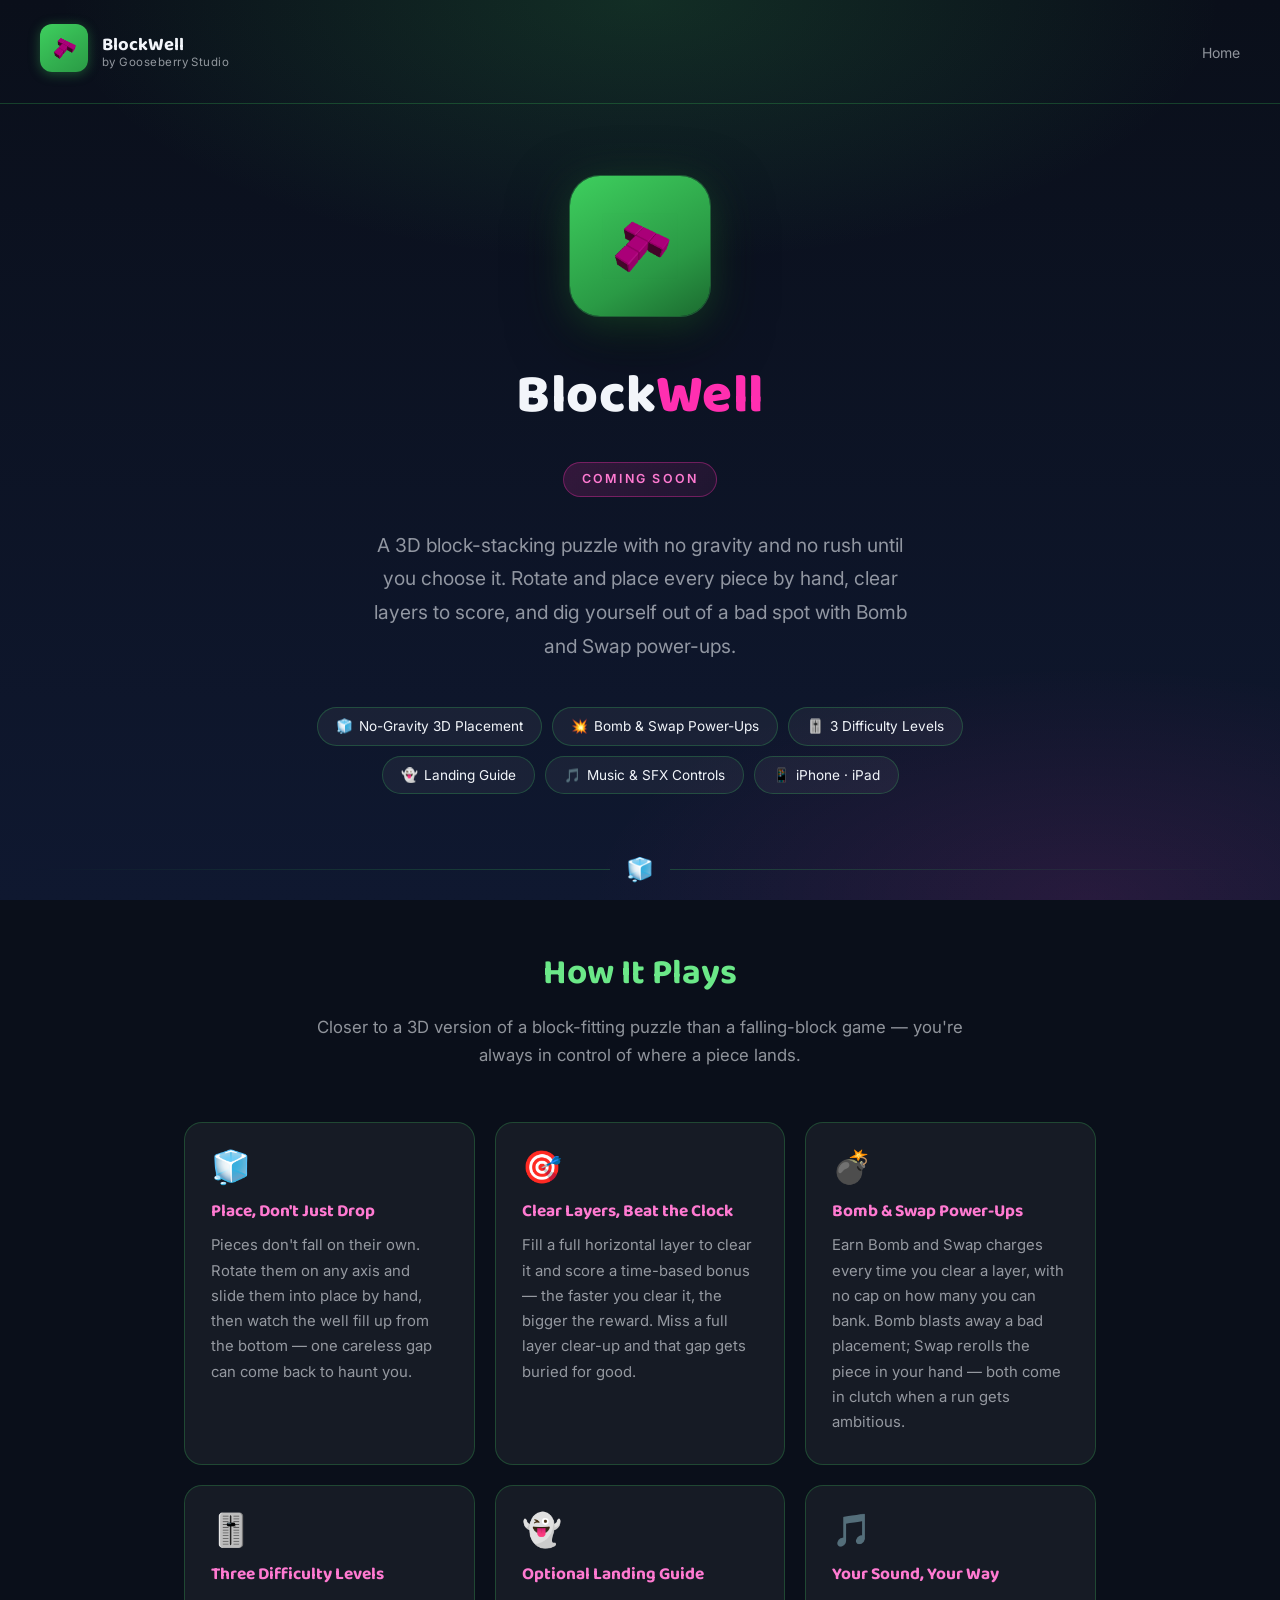
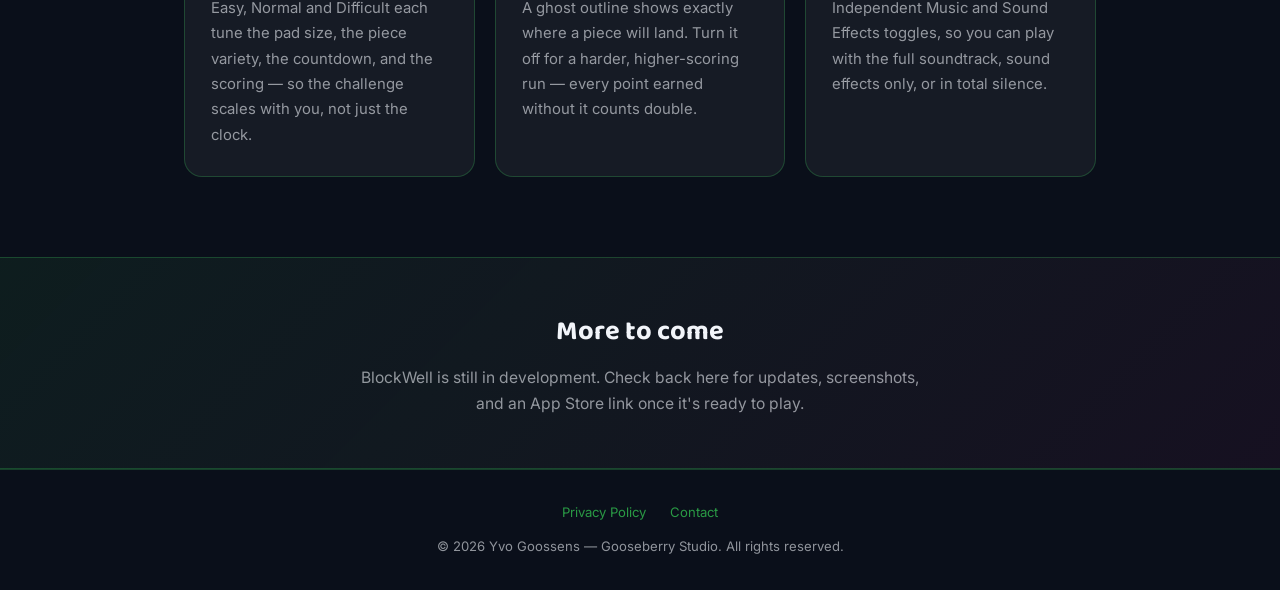
==== blockwell/index.html @ 0692831c "Add files via upload" ====
<!--
  BlockWell — Coming Soon page
  gooseberrystudio.com/blockwell/

  STAGING NOTE (remove this comment when going live):
  - This page is NOT linked from anywhere on the live site yet (not from
    4 Winds Mahjong's page, and there is no studio hub page yet either).
    It is only reachable by typing this exact URL, so it's safe to build
    out gradually without it being "live" in any real sense.
  - <meta name="robots" content="noindex, nofollow"> below keeps search
    engines from indexing it while it's unfinished - this mirrors exactly
    how the 4 Winds Mahjong page itself started (see website/DEPLOY.md,
    "Going live" section) before its own App Store launch.
  - When BlockWell is ready to announce:
      1. Remove the noindex meta tag below.
      2. Replace the "Coming Soon" badge + missing App Store button with
         the real App Store link/badge (same pattern as the 4 Winds page).
      3. Add real screenshots to images/ and reference them here.
      4. Link this page from somewhere on the live site (e.g. a small
         "More from Gooseberry Studio" line on the 4 Winds page, or a
         proper studio hub page once there are 2+ live apps).
  - The placeholder icon art below (images/app-icon-piece.png) is a raw
    render pulled from the Xcode project, not the finished polished app
    icon - swap in the real exported icon PNG when available.
-->
<!DOCTYPE html>
<html lang="en">
<head>
  <meta charset="UTF-8" />
  <meta name="viewport" content="width=device-width, initial-scale=1.0" />
  <title>BlockWell — Gooseberry Studio</title>
  <meta name="description" content="BlockWell — a 3D block-stacking puzzle game for iPhone and iPad. No gravity, no rush until you choose it: rotate and place polycube pieces by hand, clear layers, and use Bomb and Swap power-ups to dig out of a bad spot." />

  <!-- Keep this page out of search results until it's ready to announce -->
  <meta name="robots" content="noindex, nofollow" />

  <!-- Open Graph -->
  <meta property="og:title"       content="BlockWell" />
  <meta property="og:description" content="A 3D block-stacking puzzle game. No gravity - you place every piece by hand. Clear layers, dig out of trouble with Bomb and Swap power-ups, and push your score as far as it'll go." />
  <meta property="og:image"       content="https://gooseberrystudio.com/blockwell/images/app-icon-piece.png" />
  <meta property="og:url"         content="https://gooseberrystudio.com/blockwell/" />
  <meta property="og:type"        content="website" />

  <link rel="icon" type="image/png" href="images/app-icon-piece.png" />
  <link rel="stylesheet" href="css/style.css" />
</head>
<body>

  <!-- ── Header ────────────────────────────────────────────── -->
  <header class="site-header">
    <a href="index.html">
      <img src="images/app-icon-piece.png" alt="BlockWell logo" class="logo" />
    </a>
    <div class="brand">
      <span class="brand-en">BlockWell</span>
      <span class="brand-tag">by Gooseberry Studio</span>
    </div>
    <nav>
      <a href="index.html">Home</a>
    </nav>
  </header>

  <!-- ── Hero ─────────────────────────────────────────────── -->
  <main>
    <section class="hero">

      <div class="hero-icon">
        <img src="images/app-icon-piece.png" alt="BlockWell piece" />
      </div>

      <h1 class="hero-en">Block<span class="accent">Well</span></h1>

      <span class="badge-coming-soon">Coming Soon</span>

      <p class="hero-tagline">
        A 3D block-stacking puzzle with no gravity and no rush until you
        choose it. Rotate and place every piece by hand, clear layers to
        score, and dig yourself out of a bad spot with Bomb and Swap
        power-ups.
      </p>

      <div class="feature-pills">
        <div class="pill"><span>🧊</span>No-Gravity 3D Placement</div>
        <div class="pill"><span>💥</span>Bomb &amp; Swap Power-Ups</div>
        <div class="pill"><span>🎚️</span>3 Difficulty Levels</div>
        <div class="pill"><span>👻</span>Landing Guide</div>
        <div class="pill"><span>🎵</span>Music &amp; SFX Controls</div>
        <div class="pill"><span>📱</span>iPhone · iPad</div>
      </div>

    </section>

    <!-- ── Divider ───────────────────────────────────────────── -->
    <div class="section-divider">
      <span class="divider-tile">🧊</span>
    </div>

    <!-- ── Feature cards ─────────────────────────────────────── -->
    <section class="features" id="features">
      <h2 class="section-heading">How It Plays</h2>
      <p class="section-sub">
        Closer to a 3D version of a block-fitting puzzle than a falling-block
        game — you're always in control of where a piece lands.
      </p>

      <div class="cards-grid">

        <div class="card">
          <div class="card-icon">🧊</div>
          <div class="card-body">
            <h3>Place, Don't Just Drop</h3>
            <p>
              Pieces don't fall on their own. Rotate them on any axis and
              slide them into place by hand, then watch the well fill up
              from the bottom — one careless gap can come back to haunt you.
            </p>
          </div>
        </div>

        <div class="card">
          <div class="card-icon">🎯</div>
          <div class="card-body">
            <h3>Clear Layers, Beat the Clock</h3>
            <p>
              Fill a full horizontal layer to clear it and score a
              time-based bonus — the faster you clear it, the bigger the
              reward. Miss a full layer clear-up and that gap gets buried
              for good.
            </p>
          </div>
        </div>

        <div class="card">
          <div class="card-icon">💣</div>
          <div class="card-body">
            <h3>Bomb &amp; Swap Power-Ups</h3>
            <p>
              Earn Bomb and Swap charges every time you clear a layer, with
              no cap on how many you can bank. Bomb blasts away a bad
              placement; Swap rerolls the piece in your hand — both come in
              clutch when a run gets ambitious.
            </p>
          </div>
        </div>

        <div class="card">
          <div class="card-icon">🎚️</div>
          <div class="card-body">
            <h3>Three Difficulty Levels</h3>
            <p>
              Easy, Normal and Difficult each tune the pad size, the piece
              variety, the countdown, and the scoring — so the challenge
              scales with you, not just the clock.
            </p>
          </div>
        </div>

        <div class="card">
          <div class="card-icon">👻</div>
          <div class="card-body">
            <h3>Optional Landing Guide</h3>
            <p>
              A ghost outline shows exactly where a piece will land.
              Turn it off for a harder, higher-scoring run — every point
              earned without it counts double.
            </p>
          </div>
        </div>

        <div class="card">
          <div class="card-icon">🎵</div>
          <div class="card-body">
            <h3>Your Sound, Your Way</h3>
            <p>
              Independent Music and Sound Effects toggles, so you can play
              with the full soundtrack, sound effects only, or in total
              silence.
            </p>
          </div>
        </div>

      </div>
    </section>

    <!-- ── Notify band ────────────────────────────────────────── -->
    <section class="notify-band">
      <div class="notify-band-inner">
        <h2>More to come</h2>
        <p>
          BlockWell is still in development. Check back here for updates,
          screenshots, and an App Store link once it's ready to play.
        </p>
      </div>
    </section>

  </main>

  <!-- ── Footer ───────────────────────────────────────────────── -->
  <footer class="site-footer">
    <div class="footer-links">
      <a href="privacy.html">Privacy Policy</a>
      <a href="mailto:yvogoossens@gmail.com">Contact</a>
    </div>
    <p>&copy; 2026 Yvo Goossens &mdash; Gooseberry Studio. All rights reserved.</p>
  </footer>

</body>
</html>
---- blockwell/css/style.css ----
/* ============================================================
   BlockWell — Stylesheet
   gooseberrystudio.com/blockwell/

   Deliberately independent from the 4 Winds Mahjong stylesheet
   (../../css/style.css) - different game, different palette, and
   keeping it separate means tweaking this file can never affect
   the live Mahjong page.
   ============================================================ */

/* --- Google Fonts --- */
@import url('https://fonts.googleapis.com/css2?family=Baloo+2:wght@500;700;800&family=Inter:wght@300;400;500;600&display=swap');

/* --- Reset & base --- */
*, *::before, *::after { box-sizing: border-box; margin: 0; padding: 0; }

:root {
  --bg:          #0a0f1a;
  --bg2:         #0f1830;
  --green:       #3ecf5e;
  --green-light: #6be888;
  --green-dim:   #2a9a45;
  --pink:        #ff2fb0;
  --pink-light:  #ff7ad1;
  --white:       #f2f5fa;
  --muted:       rgba(242,245,250,0.58);
  --card:        rgba(255,255,255,0.05);
  --card-hover:  rgba(255,255,255,0.09);
  --border:      rgba(62,207,94,0.25);
  --border-hover:rgba(62,207,94,0.5);
  --radius:      18px;
}

html { scroll-behavior: smooth; }

body {
  font-family: 'Inter', system-ui, sans-serif;
  background: var(--bg);
  color: var(--white);
  min-height: 100vh;
  line-height: 1.65;
  -webkit-font-smoothing: antialiased;
}

a { color: var(--green-light); text-decoration: none; }
a:hover { color: var(--pink-light); text-decoration: underline; }

/* --- Ambient backdrop: a soft radial glow, no photo --- */
body::before {
  content: '';
  position: fixed;
  inset: 0;
  background:
    radial-gradient(ellipse 70% 45% at 50% 0%, rgba(62,207,94,0.16) 0%, transparent 65%),
    radial-gradient(ellipse 60% 40% at 85% 100%, rgba(255,47,176,0.10) 0%, transparent 65%),
    linear-gradient(to bottom, var(--bg) 0%, var(--bg2) 100%);
  pointer-events: none;
  z-index: 0;
}

/* ============================================================
   SHARED HEADER
   ============================================================ */
.site-header {
  display: flex;
  align-items: center;
  gap: 14px;
  padding: 24px 40px;
  position: relative;
  z-index: 10;
  border-bottom: 1px solid var(--border);
}
.site-header .logo {
  width: 48px; height: 48px;
  border-radius: 12px; object-fit: cover;
  background: linear-gradient(145deg, var(--green) 0%, var(--green-dim) 100%);
  padding: 6px;
  box-shadow: 0 2px 12px rgba(62,207,94,0.35);
}
.site-header .brand { display: flex; flex-direction: column; line-height: 1.15; }
.site-header .brand-en {
  font-family: 'Baloo 2', cursive;
  font-size: 1.15rem; color: var(--white); font-weight: 700;
}
.site-header .brand-tag {
  font-size: 0.72rem; color: var(--muted); letter-spacing: 0.04em;
}
.site-header nav { margin-left: auto; }
.site-header nav a { font-size: 0.875rem; color: var(--muted); margin-left: 28px; }
.site-header nav a:hover { color: var(--white); text-decoration: none; }

/* ============================================================
   SHARED FOOTER
   ============================================================ */
.site-footer {
  position: relative; z-index: 10;
  text-align: center;
  padding: 32px 40px;
  border-top: 1px solid var(--border);
  color: var(--muted); font-size: 0.82rem;
}
.site-footer a { color: var(--green-dim); }
.site-footer a:hover { color: var(--green-light); }
.footer-links {
  display: flex; justify-content: center;
  gap: 24px; margin-bottom: 12px; flex-wrap: wrap;
}

/* ============================================================
   HERO
   ============================================================ */
.hero {
  position: relative; z-index: 10;
  display: flex; flex-direction: column;
  align-items: center; justify-content: center;
  text-align: center;
  padding: 72px 24px 56px;
}

.hero-icon {
  width: 140px; height: 140px;
  border-radius: 30px;
  background: linear-gradient(150deg, var(--green) 0%, var(--green-dim) 65%, #1c6b30 100%);
  display: flex; align-items: center; justify-content: center;
  padding: 20px;
  box-shadow:
    0 0 0 1px rgba(62,207,94,0.35),
    0 8px 40px rgba(62,207,94,0.25),
    0 20px 60px rgba(0,0,0,0.6);
  margin-bottom: 36px;
}
.hero-icon img { width: 100%; height: 100%; object-fit: contain; }

.hero-en {
  font-family: 'Baloo 2', cursive;
  font-size: clamp(2.2rem, 6vw, 3.4rem);
  font-weight: 800; color: var(--white);
  letter-spacing: 0.01em; margin-bottom: 20px;
}
.hero-en .accent { color: var(--pink); }

/* Coming-soon badge */
.badge-coming-soon {
  display: inline-block;
  font-size: 0.78rem; font-weight: 600;
  letter-spacing: 0.18em; text-transform: uppercase;
  padding: 6px 18px; border-radius: 100px; margin-bottom: 32px;
  background: linear-gradient(135deg, rgba(255,47,176,0.16), rgba(255,47,176,0.08));
  border: 1px solid rgba(255,47,176,0.35);
  color: var(--pink-light);
}

.hero-tagline {
  font-size: clamp(1rem, 2.5vw, 1.2rem);
  color: var(--muted); max-width: 560px;
  line-height: 1.75; margin-bottom: 44px;
}

/* Feature pills */
.feature-pills {
  display: flex; flex-wrap: wrap; gap: 10px;
  justify-content: center; max-width: 660px;
  margin-bottom: 8px;
}
.pill {
  background: var(--card); border: 1px solid var(--border);
  border-radius: 100px; padding: 7px 18px;
  font-size: 0.85rem; color: var(--white); white-space: nowrap;
}
.pill span { color: var(--green-light); margin-right: 6px; }

/* ============================================================
   SECTION DIVIDER
   ============================================================ */
.section-divider {
  position: relative; z-index: 10;
  display: flex; align-items: center; justify-content: center;
  gap: 16px; padding: 0 32px;
}
.section-divider::before,
.section-divider::after {
  content: '';
  flex: 1; height: 1px;
  background: linear-gradient(to var(--dir, right), transparent, var(--border));
}
.section-divider::before { --dir: right; }
.section-divider::after  { --dir: left; }
.divider-tile { font-size: 1.4rem; line-height: 1; }

/* ============================================================
   FEATURES SECTION
   ============================================================ */
.features {
  position: relative; z-index: 10;
  max-width: 960px; margin: 0 auto;
  padding: 64px 24px 80px;
}

.section-heading {
  font-family: 'Baloo 2', cursive;
  font-size: clamp(1.6rem, 4vw, 2.2rem);
  font-weight: 700; color: var(--green-light);
  text-align: center; margin-bottom: 12px;
}

.section-sub {
  text-align: center; color: var(--muted);
  font-size: 1.05rem; margin-bottom: 52px;
  max-width: 680px; margin-left: auto; margin-right: auto;
}

.cards-grid {
  display: grid;
  grid-template-columns: repeat(auto-fill, minmax(260px, 1fr));
  gap: 20px;
}

.card {
  background: var(--card);
  border: 1px solid var(--border);
  border-radius: var(--radius);
  padding: 28px 26px;
  display: flex; flex-direction: column; gap: 14px;
  transition: background 0.2s, border-color 0.2s, transform 0.2s;
}
.card:hover {
  background: var(--card-hover);
  border-color: var(--border-hover);
  transform: translateY(-2px);
}

.card-icon { font-size: 2rem; line-height: 1; }

.card-body h3 {
  font-family: 'Baloo 2', cursive;
  font-size: 1.08rem; font-weight: 700;
  color: var(--pink-light); margin-bottom: 8px;
}
.card-body p {
  font-size: 0.93rem; color: var(--muted); line-height: 1.7;
}
.card-body p strong { color: var(--white); font-weight: 600; }

/* ============================================================
   NOTIFY / STAY TUNED BAND
   ============================================================ */
.notify-band {
  position: relative; z-index: 10;
  background: linear-gradient(135deg, rgba(62,207,94,0.08), rgba(255,47,176,0.05));
  border-top: 1px solid var(--border);
  border-bottom: 1px solid var(--border);
  padding: 52px 24px;
  text-align: center;
}
.notify-band-inner {
  max-width: 560px; margin: 0 auto;
}
.notify-band h2 {
  font-family: 'Baloo 2', cursive;
  font-size: clamp(1.3rem, 3vw, 1.7rem);
  color: var(--white); margin-bottom: 10px;
}
.notify-band p {
  color: var(--muted); font-size: 0.98rem;
}

/* ============================================================
   PRIVACY POLICY PAGE
   ============================================================ */
.privacy-container {
  position: relative; z-index: 10;
  max-width: 760px; margin: 0 auto;
  padding: 52px 32px 80px;
}
.privacy-container h1 {
  font-family: 'Baloo 2', cursive;
  font-size: 2.1rem; font-weight: 700;
  color: var(--green-light); margin-bottom: 8px;
}
.privacy-meta {
  font-size: 0.85rem; color: var(--muted);
  margin-bottom: 44px; padding-bottom: 24px;
  border-bottom: 1px solid var(--border);
}
.privacy-container h2 {
  font-family: 'Baloo 2', cursive;
  font-size: 1.2rem; font-weight: 700;
  color: var(--pink-light); margin: 36px 0 12px;
}
.privacy-container p {
  color: var(--white); margin-bottom: 14px; font-size: 0.97rem;
}
.privacy-container ul {
  margin: 8px 0 14px 22px;
  color: var(--white); font-size: 0.97rem;
}
.privacy-container ul li { margin-bottom: 6px; }
.privacy-container .highlight-box {
  background: var(--card); border: 1px solid var(--border);
  border-radius: 12px; padding: 20px 24px; margin: 24px 0;
}
.privacy-container .highlight-box p {
  margin: 0; font-size: 1.02rem; font-weight: 500;
}
.contact-email { color: var(--green-light); font-weight: 500; }

/* ============================================================
   RESPONSIVE
   ============================================================ */
@media (max-width: 640px) {
  .site-header { padding: 18px 20px; }
  .site-footer  { padding: 24px 20px; }
  .privacy-container { padding: 36px 20px 60px; }
  .hero-icon { width: 110px; height: 110px; border-radius: 24px; }
  .cards-grid { grid-template-columns: 1fr; }
}
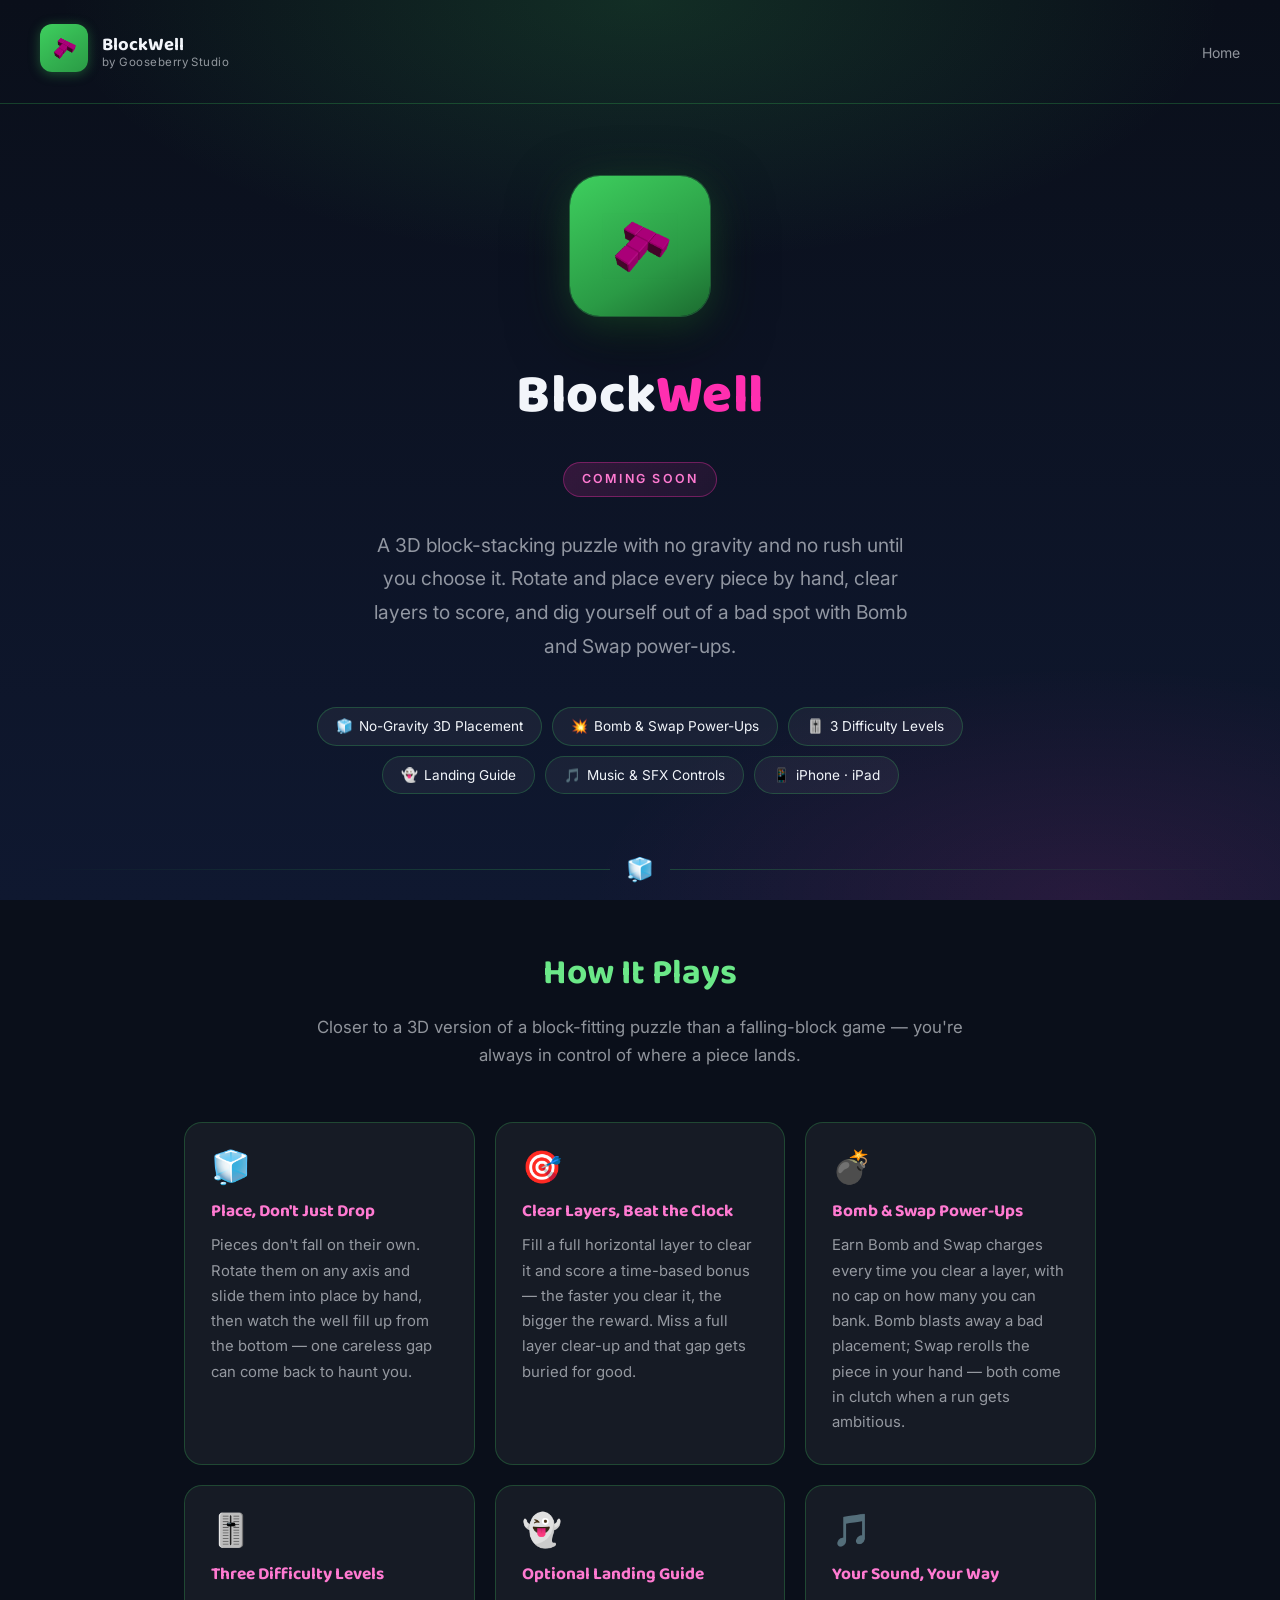
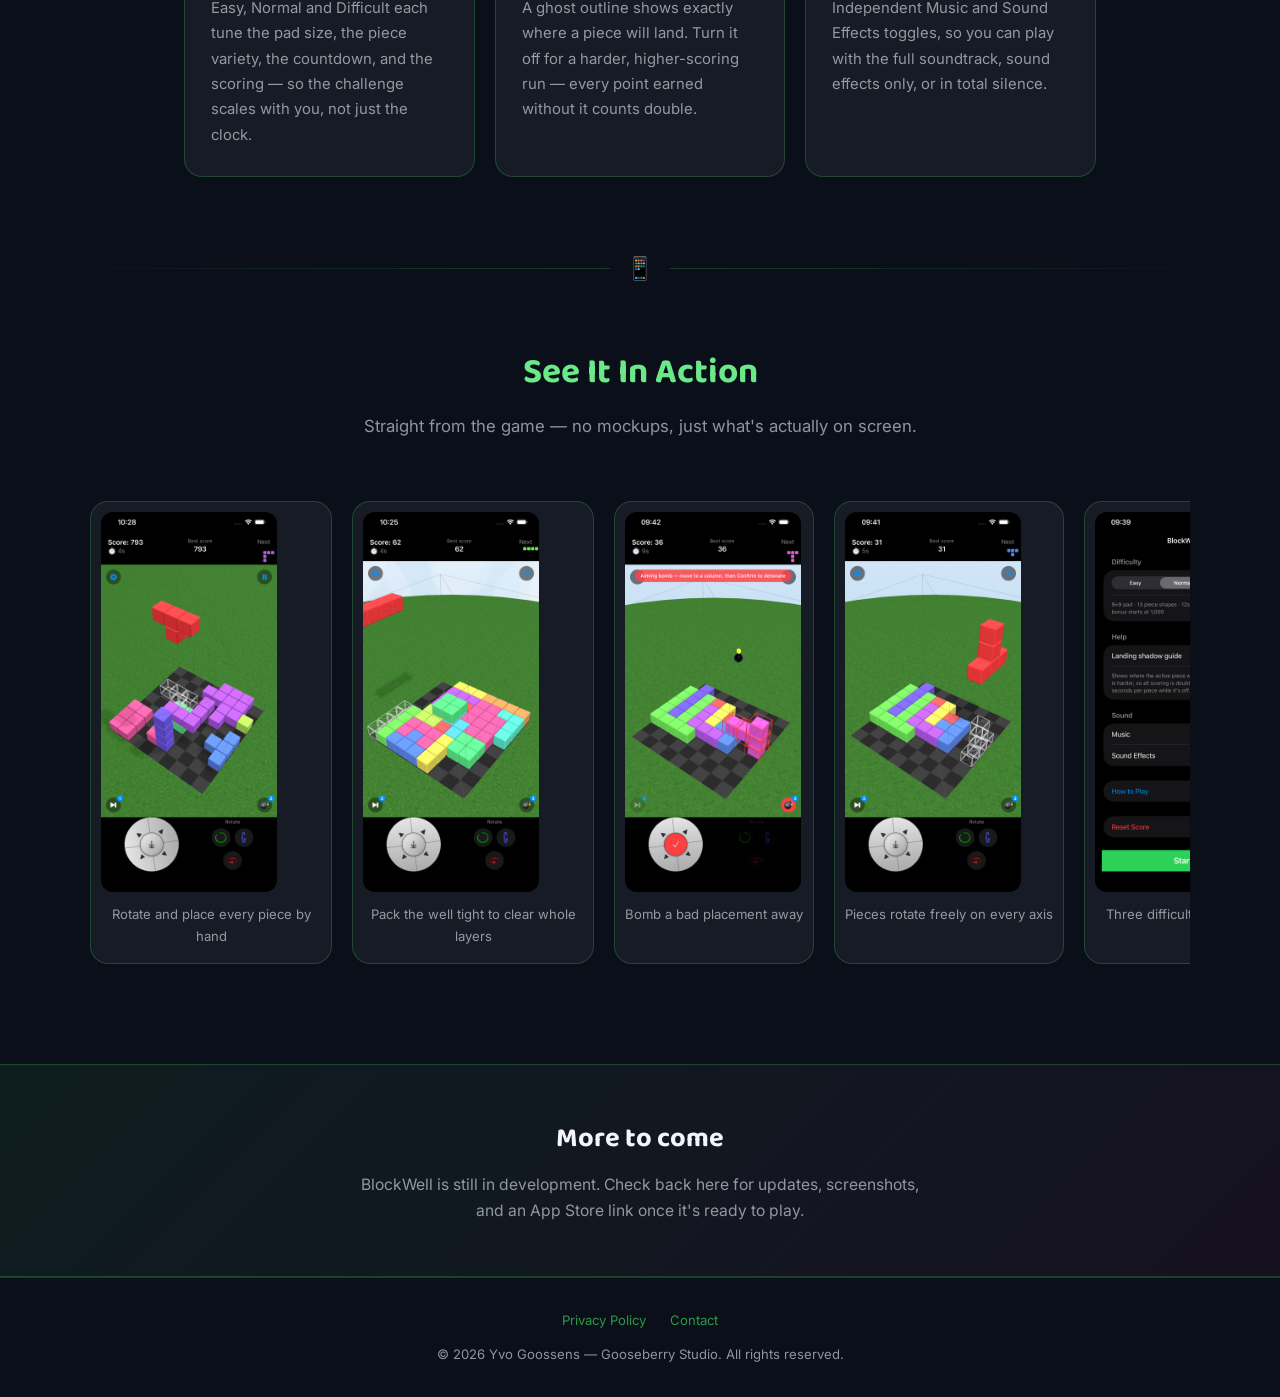
==== commit 46e46258: "Add files via upload" ====
--- a/blockwell/index.html
+++ b/blockwell/index.html
@@ -182,6 +182,46 @@
       </div>
     </section>
 
+    <!-- ── Divider ───────────────────────────────────────────── -->
+    <div class="section-divider">
+      <span class="divider-tile">📱</span>
+    </div>
+
+    <!-- ── Screenshots ────────────────────────────────────────── -->
+    <section class="screenshots" id="screenshots">
+      <h2 class="section-heading">See It In Action</h2>
+      <p class="section-sub">
+        Straight from the game — no mockups, just what's actually on screen.
+      </p>
+
+      <div class="screenshot-strip">
+        <figure class="screenshot-card">
+          <img src="images/screenshots/iphone-gameplay.png" alt="A piece falling toward a colorful, partially-filled well in BlockWell" loading="lazy" />
+          <figcaption>Rotate and place every piece by hand</figcaption>
+        </figure>
+        <figure class="screenshot-card">
+          <img src="images/screenshots/iphone-full-board.png" alt="A densely packed, colorful well in BlockWell, close to clearing several layers" loading="lazy" />
+          <figcaption>Pack the well tight to clear whole layers</figcaption>
+        </figure>
+        <figure class="screenshot-card">
+          <img src="images/screenshots/iphone-bomb.png" alt="Aiming a Bomb power-up at a column in BlockWell" loading="lazy" />
+          <figcaption>Bomb a bad placement away</figcaption>
+        </figure>
+        <figure class="screenshot-card">
+          <img src="images/screenshots/iphone-vertical-piece.png" alt="A piece rotated to stand vertically above the well in BlockWell" loading="lazy" />
+          <figcaption>Pieces rotate freely on every axis</figcaption>
+        </figure>
+        <figure class="screenshot-card">
+          <img src="images/screenshots/iphone-start.png" alt="The BlockWell start screen with Easy, Normal, and Difficult difficulty options" loading="lazy" />
+          <figcaption>Three difficulty levels to choose from</figcaption>
+        </figure>
+        <figure class="screenshot-card screenshot-card-ipad">
+          <img src="images/screenshots/ipad-start.png" alt="BlockWell running on iPad" loading="lazy" />
+          <figcaption>Plays natively on iPad too</figcaption>
+        </figure>
+      </div>
+    </section>
+
     <!-- ── Notify band ────────────────────────────────────────── -->
     <section class="notify-band">
       <div class="notify-band-inner">
--- a/blockwell/css/style.css
+++ b/blockwell/css/style.css
@@ -242,6 +242,56 @@
 .card-body p strong { color: var(--white); font-weight: 600; }
 
 /* ============================================================
+   SCREENSHOTS
+   ============================================================ */
+.screenshots {
+  position: relative; z-index: 10;
+  max-width: 1100px; margin: 0 auto;
+  padding: 64px 0 80px;
+}
+.screenshots .section-heading,
+.screenshots .section-sub { padding: 0 24px; }
+
+.screenshot-strip {
+  display: flex; gap: 20px;
+  overflow-x: auto;
+  padding: 8px 24px 20px;
+  scroll-snap-type: x proximity;
+  /* Thin, unobtrusive scrollbar - the strip is still fully usable without it */
+  scrollbar-width: thin;
+  scrollbar-color: var(--border-hover) transparent;
+}
+.screenshot-strip::-webkit-scrollbar { height: 8px; }
+.screenshot-strip::-webkit-scrollbar-thumb {
+  background: var(--border-hover); border-radius: 100px;
+}
+
+.screenshot-card {
+  flex: 0 0 auto;
+  scroll-snap-align: start;
+  background: var(--card);
+  border: 1px solid var(--border);
+  border-radius: var(--radius);
+  padding: 10px 10px 16px;
+  transition: border-color 0.2s, transform 0.2s;
+}
+.screenshot-card:hover {
+  border-color: var(--border-hover);
+  transform: translateY(-2px);
+}
+.screenshot-card img {
+  display: block;
+  height: 380px; width: auto;
+  border-radius: 12px;
+  margin-bottom: 12px;
+}
+.screenshot-card-ipad img { height: 300px; }
+.screenshot-card figcaption {
+  font-size: 0.82rem; color: var(--muted);
+  text-align: center; max-width: 220px;
+}
+
+/* ============================================================
    NOTIFY / STAY TUNED BAND
    ============================================================ */
 .notify-band {
@@ -313,4 +363,6 @@
   .privacy-container { padding: 36px 20px 60px; }
   .hero-icon { width: 110px; height: 110px; border-radius: 24px; }
   .cards-grid { grid-template-columns: 1fr; }
-}
+  .screenshot-card img { height: 280px; }
+  .screenshot-card-ipad img { height: 220px; }
+}
